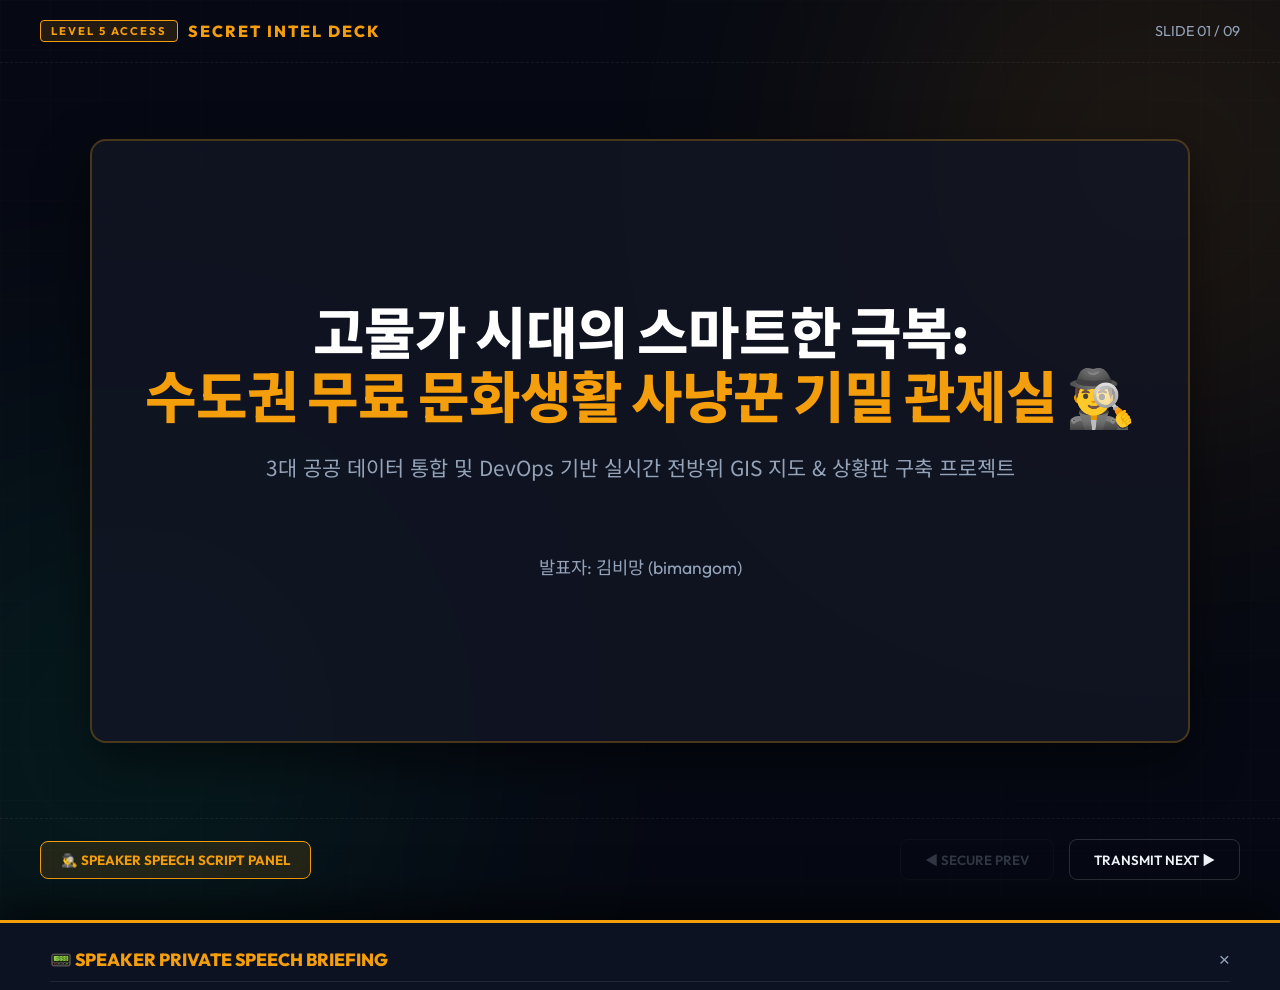
==== presentation.html @ 875430e8 "Update: sync assets and database v4.6" ====
<!DOCTYPE html>
<html lang="ko">
<head>
    <meta charset="UTF-8">
    <meta name="viewport" content="width=device-width, initial-scale=1.0">
    <title>[CONFIDENTIAL] 기밀 관제실 프로젝트 발표 슬라이드</title>
    <link rel="preconnect" href="https://fonts.googleapis.com">
    <link rel="preconnect" href="https://fonts.gstatic.com" crossorigin>
    <link href="https://fonts.googleapis.com/css2?family=Outfit:wght@300;400;600;800&family=Noto+Sans+KR:wght@300;400;500;700&display=swap" rel="stylesheet">
    <style>
        :root {
            --color-bg: #060913;
            --color-surface: rgba(18, 22, 36, 0.85);
            --color-primary: #10B981;
            --color-warning: #F59E0B;
            --color-danger: #EF4444;
            --color-text-main: #F1F5F9;
            --color-text-muted: #94A3B8;
            --font-heading: 'Outfit', 'Noto Sans KR', sans-serif;
            --font-body: 'Inter', 'Noto Sans KR', sans-serif;
        }

        * {
            margin: 0;
            padding: 0;
            box-sizing: border-box;
        }

        body {
            background-color: var(--color-bg);
            color: var(--color-text-main);
            font-family: var(--font-body);
            overflow: hidden;
            height: 100vh;
            width: 100vw;
            display: flex;
            flex-direction: column;
            position: relative;
        }

        /* Ambient Spy Grid Background */
        .grid-bg {
            position: absolute;
            top: 0;
            left: 0;
            width: 100%;
            height: 100%;
            z-index: -2;
            background-image: 
                radial-gradient(var(--color-bg) 50%, transparent 100%),
                linear-gradient(rgba(255, 255, 255, 0.01) 1px, transparent 1px),
                linear-gradient(90deg, rgba(255, 255, 255, 0.01) 1px, transparent 1px);
            background-size: 100% 100%, 50px 50px, 50px 50px;
        }

        .glow-orb {
            position: absolute;
            width: 500px;
            height: 500px;
            border-radius: 50%;
            filter: blur(150px);
            opacity: 0.15;
            z-index: -1;
            pointer-events: none;
        }

        #orb-1 {
            top: -10%;
            right: -10%;
            background-color: var(--color-warning);
        }

        #orb-2 {
            bottom: -10%;
            left: -10%;
            background-color: var(--color-primary);
        }

        /* Header HUD */
        header {
            padding: 20px 40px;
            display: flex;
            justify-content: space-between;
            align-items: center;
            border-bottom: 1.5px dashed rgba(255, 255, 255, 0.06);
            z-index: 10;
        }

        .hud-title {
            font-family: var(--font-heading);
            font-weight: 800;
            letter-spacing: 2px;
            color: var(--color-warning);
            display: flex;
            align-items: center;
            gap: 10px;
        }

        .hud-badge {
            font-size: 0.7rem;
            background: rgba(245, 158, 11, 0.12);
            border: 1px solid var(--color-warning);
            padding: 3px 10px;
            border-radius: 4px;
            color: var(--color-warning);
            font-weight: bold;
        }

        .hud-progress {
            font-size: 0.9rem;
            color: var(--color-text-muted);
            font-family: var(--font-heading);
        }

        /* Presentation Container */
        .presentation-container {
            flex-grow: 1;
            display: flex;
            position: relative;
            align-items: center;
            justify-content: center;
            padding: 40px;
        }

        /* Slide Styles */
        .slide {
            position: absolute;
            width: 90%;
            max-width: 1100px;
            height: 80%;
            background: var(--color-surface);
            border: 2px solid rgba(255, 255, 255, 0.05);
            border-radius: 16px;
            padding: 50px;
            display: flex;
            flex-direction: column;
            justify-content: center;
            box-shadow: 0 20px 50px rgba(0, 0, 0, 0.5);
            opacity: 0;
            pointer-events: none;
            transform: scale(0.96) translateY(10px);
            transition: opacity 0.5s ease, transform 0.5s ease, border-color 0.3s;
            z-index: 1;
        }

        .slide.active {
            opacity: 1;
            pointer-events: auto;
            transform: scale(1) translateY(0);
            border-color: rgba(245, 158, 11, 0.25);
            z-index: 5;
        }

        /* Typography */
        .slide h2 {
            font-family: var(--font-heading);
            font-size: 2.8rem;
            font-weight: 800;
            color: #FFFFFF;
            margin-bottom: 25px;
            border-left: 6px solid var(--color-warning);
            padding-left: 18px;
            line-height: 1.2;
        }

        .slide h2 span {
            color: var(--color-warning);
        }

        .slide p.lead {
            font-size: 1.3rem;
            color: var(--color-text-muted);
            margin-bottom: 30px;
            line-height: 1.6;
        }

        /* Slide-specific elements */
        .cover-slide {
            align-items: center;
            text-align: center;
        }

        .cover-slide h1 {
            font-family: var(--font-heading);
            font-size: 3.5rem;
            font-weight: 800;
            color: #FFFFFF;
            letter-spacing: -1px;
            line-height: 1.15;
            margin-bottom: 20px;
        }

        .cover-slide h1 span {
            color: var(--color-warning);
            text-shadow: 0 0 20px var(--color-warning-glow);
        }

        .cover-slide .presenter {
            margin-top: 40px;
            font-size: 1.1rem;
            color: var(--color-text-muted);
            font-family: var(--font-heading);
        }

        /* Grid Lists */
        .grid-2col {
            display: grid;
            grid-template-columns: 1fr 1fr;
            gap: 40px;
            align-items: center;
        }

        .bullet-list {
            list-style: none;
        }

        .bullet-list li {
            font-size: 1.15rem;
            margin-bottom: 18px;
            position: relative;
            padding-left: 28px;
            color: var(--color-text-main);
            line-height: 1.5;
        }

        .bullet-list li::before {
            content: "🕵️‍♂️";
            position: absolute;
            left: 0;
            top: 2px;
            font-size: 1.1rem;
        }

        .bullet-list li strong {
            color: var(--color-warning);
        }

        /* Visual Box Mockups */
        .visual-card {
            background: rgba(10, 15, 26, 0.5);
            border: 1px solid rgba(255, 255, 255, 0.05);
            border-radius: 12px;
            padding: 30px;
            display: flex;
            flex-direction: column;
            gap: 15px;
            position: relative;
            box-shadow: inset 0 0 20px rgba(0,0,0,0.4);
        }

        .visual-card::after {
            content: "CLASSIFIED MEMO";
            position: absolute;
            top: 10px;
            right: 15px;
            font-size: 0.6rem;
            font-family: 'Courier New', monospace;
            color: rgba(239, 68, 68, 0.4);
            border: 1px solid rgba(239, 68, 68, 0.3);
            padding: 2px 6px;
            border-radius: 3px;
        }

        .visual-card-title {
            color: var(--color-warning);
            font-weight: bold;
            font-family: var(--font-heading);
        }

        /* Custom Comparison Table */
        table {
            width: 100%;
            border-collapse: collapse;
            margin-top: 10px;
        }

        th {
            background: rgba(245, 158, 11, 0.08);
            color: var(--color-warning);
            font-family: var(--font-heading);
            font-weight: 700;
            text-align: left;
            padding: 14px 20px;
            border-bottom: 2px solid rgba(245, 158, 11, 0.2);
        }

        td {
            padding: 14px 20px;
            border-bottom: 1px solid rgba(255, 255, 255, 0.05);
            font-size: 1.05rem;
            color: var(--color-text-main);
        }

        tr:hover td {
            background: rgba(255,255,255,0.01);
        }

        /* Architecture Diagram CSS Mockup */
        .flow-diagram {
            display: flex;
            flex-direction: column;
            gap: 15px;
            align-items: center;
            justify-content: center;
            background: rgba(10, 15, 26, 0.4);
            border: 1px dashed rgba(255,255,255,0.1);
            border-radius: 12px;
            padding: 25px;
        }

        .flow-node {
            background: rgba(255, 255, 255, 0.02);
            border: 1.5px solid rgba(255, 255, 255, 0.08);
            border-radius: 8px;
            padding: 10px 20px;
            font-size: 0.95rem;
            text-align: center;
            font-family: var(--font-heading);
            min-width: 250px;
            position: relative;
        }

        .flow-node.active-node {
            border-color: var(--color-primary);
            box-shadow: 0 0 10px rgba(16, 185, 129, 0.2);
            background: rgba(16, 185, 129, 0.05);
        }

        .flow-arrow {
            color: var(--color-warning);
            font-size: 1.2rem;
            line-height: 1;
        }

        /* Footer HUD Controls */
        footer {
            padding: 20px 40px;
            border-top: 1.5px dashed rgba(255, 255, 255, 0.06);
            display: flex;
            justify-content: space-between;
            align-items: center;
            z-index: 10;
        }

        .nav-btn-group {
            display: flex;
            gap: 15px;
        }

        .nav-btn {
            background: transparent;
            border: 1px solid rgba(255, 255, 255, 0.15);
            color: var(--color-text-main);
            padding: 10px 24px;
            border-radius: 8px;
            font-family: var(--font-heading);
            font-weight: 600;
            cursor: pointer;
            transition: var(--transition-smooth);
            display: flex;
            align-items: center;
            gap: 8px;
        }

        .nav-btn:hover {
            border-color: var(--color-warning);
            color: var(--color-warning);
            background: rgba(245, 158, 11, 0.05);
            box-shadow: 0 0 10px rgba(245, 158, 11, 0.15);
        }

        .nav-btn:disabled {
            opacity: 0.3;
            cursor: not-allowed;
            border-color: rgba(255, 255, 255, 0.1);
            color: var(--color-text-muted);
            box-shadow: none;
            background: transparent;
        }

        .toggle-notes-btn {
            background: rgba(245, 158, 11, 0.12);
            border: 1.5px solid var(--color-warning);
            color: var(--color-warning);
            padding: 10px 20px;
            border-radius: 8px;
            font-family: var(--font-heading);
            font-weight: 700;
            cursor: pointer;
            transition: all 0.3s;
        }

        .toggle-notes-btn:hover {
            background: var(--color-warning);
            color: #060913;
            box-shadow: 0 0 15px var(--color-warning-glow);
        }

        /* Presenter Notes Drawer */
        .notes-drawer {
            position: fixed;
            bottom: -320px;
            left: 0;
            width: 100vw;
            height: 300px;
            background: #0d1222;
            border-top: 3px solid var(--color-warning);
            box-shadow: 0 -15px 40px rgba(0,0,0,0.6);
            z-index: 100;
            transition: bottom 0.4s cubic-bezier(0.4, 0, 0.2, 1);
            padding: 25px 50px;
            display: flex;
            flex-direction: column;
            gap: 15px;
        }

        .notes-drawer.open {
            bottom: 0;
        }

        .notes-header {
            display: flex;
            justify-content: space-between;
            align-items: center;
            border-bottom: 1px solid rgba(255,255,255,0.08);
            padding-bottom: 10px;
        }

        .notes-title {
            font-family: var(--font-heading);
            font-weight: 800;
            color: var(--color-warning);
            font-size: 1.1rem;
            display: flex;
            align-items: center;
            gap: 8px;
        }

        .notes-close {
            background: transparent;
            border: none;
            color: var(--color-text-muted);
            cursor: pointer;
            font-size: 1.2rem;
        }

        .notes-close:hover {
            color: var(--color-danger);
        }

        .notes-content {
            font-size: 1.05rem;
            color: #E2E8F0;
            line-height: 1.7;
            overflow-y: auto;
            flex-grow: 1;
            font-family: var(--font-body);
        }

        .notes-content strong {
            color: var(--color-warning);
        }
    </style>
</head>
<body>

    <div class="grid-bg"></div>
    <div class="glow-orb" id="orb-1"></div>
    <div class="glow-orb" id="orb-2"></div>

    <!-- HUD Header -->
    <header>
        <div class="hud-title">
            <span class="hud-badge">LEVEL 5 ACCESS</span>
            SECRET INTEL DECK
        </div>
        <div class="hud-progress" id="slide-progress">SLIDE 01 / 09</div>
    </header>

    <!-- Presentation Container -->
    <main class="presentation-container">

        <!-- Slide 1: Cover -->
        <div class="slide cover-slide active" id="slide-1" data-notes="안녕하세요, 오늘 발표를 맡은 <strong>김비망</strong>입니다. 고물가 시대 속 주말마다 가족, 연인과 함께 갈 곳을 고민하는 분들을 위한 기발하고 알뜰한 해결책, <strong>'수도권 무료 문화생활 사냥꾼 기밀 관제실'</strong> 프로젝트를 기쁜 마음으로 소개해 드리겠습니다.">
            <h1>고물가 시대의 스마트한 극복:<br><span>수도권 무료 문화생활 사냥꾼 기밀 관제실</span> 🕵️‍♂️</h1>
            <p class="lead">3대 공공 데이터 통합 및 DevOps 기반 실시간 전방위 GIS 지도 & 상황판 구축 프로젝트</p>
            <div class="presenter">발표자: 김비망 (bimangom)</div>
        </div>

        <!-- Slide 2: Motive -->
        <div class="slide" id="slide-2" data-notes="기존 공공 포털 데이터들은 전국 단위로 흩어져 있고, 종료된 과거 데이터가 방치되어 있으며, 무엇보다 무의미한 단순 네이버 검색창 연결이 많아 불편했습니다. 저희는 이를 해결함과 동시에 <strong>'스파이 기밀 지령서'</strong>라는 재미있고 키치한 컨셉을 도입하여 단순 정보 획득을 유희적인 게이미피케이션 경험으로 완벽히 재창조했습니다.">
            <h2>기획 배경 및 <span>독창적 컨셉</span></h2>
            <div class="grid-2col">
                <ul class="bullet-list">
                    <li><strong>공공 포털 데이터의 한계:</strong> 다중 데이터 소스의 부조화 및 2만 개가 넘는 정보 속에 방치된 파편성.</li>
                    <li><strong>비효율성 제거:</strong> 끝난 과거 데이터를 모두 소거하고 오로지 미래의 타겟에만 초점을 맞춘 필터 수립.</li>
                    <li><strong>스파이 첩보 컨셉 연출:</strong> 타자기 본체 서체, 레이더 스캔 애니메이션, 3D 빈티지 지령 도장 등 키치한 팝아트 디자인 가동.</li>
                </ul>
                <div class="visual-card">
                    <div class="visual-card-title">🚨 MISSION BREIFING</div>
                    <p style="color:var(--color-text-muted); font-size:0.95rem; line-height:1.5;">"주말 문화생활 비를 0원으로 해킹하라! 스파이 사냥꾼 아바타 요원이 사용자님께 은밀하게 독점적 무상 지령 첩보를 제공합니다."</p>
                </div>
            </div>
        </div>

        <!-- Slide 3: Architecture -->
        <div class="slide" id="slide-3" data-notes="본 플랫폼은 서버가 없는 서버리스 정적 웹 파이프라인으로 설계되었습니다. 파이썬을 기반으로 대용량 데이터를 정제하여 <strong>cultural_events.csv</strong>를 동적 캐싱하고, 이를 브라우저 메모리에 탑재하여 초고속 인터랙티브 연동을 완성했습니다. 배포는 자동화 배치 스크립트로 처리합니다.">
            <h2>시스템 아키텍처 및 <span>데이터 흐름</span></h2>
            <div class="grid-2col">
                <div class="flow-diagram">
                    <div class="flow-node">3대 공공데이터 API (Raw CSV)</div>
                    <div class="flow-arrow">▼ (Python CP949 해독)</div>
                    <div class="flow-node active-node">merge_all_sources.py (정합성 정제)</div>
                    <div class="flow-arrow">▼ (데이터 압축/필터링)</div>
                    <div class="flow-node">cultural_events.csv (무결 DB)</div>
                </div>
                <ul class="bullet-list">
                    <li><strong>다중 인코딩 해독:</strong> 이형 인코딩 원천 데이터를 CP949로 통일 디코딩.</li>
                    <li><strong>경량화된 정적 연동:</strong> 백엔드 서버 없이 브라우저 단에서 CSV를 직접 지능형 스트리밍 로드.</li>
                    <li><strong>자동 배포:</strong> 원클릭 배포 파일 가동으로 30초 내에 전 세계 깃허브 무중단 배포.</li>
                </ul>
            </div>
        </div>

        <!-- Slide 4: Tech 1 -->
        <div class="slide" id="slide-4" data-notes="기존 데이터의 고질병이었던 '단순 네이버 검색용 링크'들을 모두 찾아내어 <strong>서울도서관, 나루아트센터, ddp 등 공식 상세 및 예약 주소로 직접 일대일 수동 매핑 교체</strong>하였고, 새 데이터 수합 과정에서도 주소가 부재한 덤프 데이터는 엄격 필터링 처리하여 100% 직통 퀄리티를 유지했습니다.">
            <h2>기술 혁신 1: <span>100% 무결성 직통 링크 DB</span></h2>
            <div style="overflow-x:auto; width:100%;">
                <table>
                    <thead>
                        <tr>
                            <th>작전 항목</th>
                            <th>기존 공공 포털 날 데이터</th>
                            <th>개선된 관제실 무결성 DB (v4.5)</th>
                        </tr>
                    </thead>
                    <tbody>
                        <tr>
                            <td><strong>데이터 성격</strong></td>
                            <td>끝난 일정 및 전국 단위 난립</td>
                            <td><strong>오늘 이후 미래 일정만 선별 / 수도권 집중</strong></td>
                        </tr>
                        <tr>
                            <td><strong>위치 지리 좌표</strong></td>
                            <td>공백이나 경위도가 바뀐 치명적 오류 다수</td>
                            <td><strong>수도권 좌표 범위(lat/lng) 연산 보정 및 재매핑</strong></td>
                        </tr>
                        <tr>
                            <td><strong>외부 연결 링크</strong></td>
                            <td>단순 네이버 검색 링크 다수 (다시 검색 유도)</td>
                            <td><strong>100% 실제 주최측 공식 예매/정보 상세 URL 직통</strong></td>
                        </tr>
                    </tbody>
                </table>
            </div>
        </div>

        <!-- Slide 5: Tech 2 -->
        <div class="slide" id="slide-5" data-notes="사용자가 지도와 달력을 보기 위해 긴 웹 페이지를 계속 스크롤 해야 했던 비효율성을 격파했습니다. 지도의 비율을 콤팩트하게 다이어트하고, 캘린더의 각 날짜 그리드 행 높이를 축소하여 <strong>싱글 뷰포트 HUD(Heads-Up Display) 상황판</strong>을 완성했습니다. 단 하나의 화면에서 완벽한 피드백이 연쇄 반응을 보입니다.">
            <h2>기술 혁신 2: <span>컴팩트 HUD & GIS 지도 최적화</span></h2>
            <div class="grid-2col">
                <ul class="bullet-list">
                    <li><strong>스크롤 프리 뷰포트:</strong> 화면 스크롤링 없이 고해상도 GIS 지도와 월간 캘린더 상황판을 동시 인지.</li>
                    <li><strong>공간 배율 축소 기법:</strong> Leaflet Map 높이 `240px` 고정 마운트, 캘린더 격자 크기를 약 36% 삭감 설계.</li>
                    <li><strong>실시간 삼각 연동망:</strong> 지도 마커 클릭 ➔ 캘린더 해당 날짜 불빛 점멸 ➔ 하단 타겟 상세 카드 이동 및 점멸.</li>
                </ul>
                <div class="visual-card" style="border-color: var(--color-primary);">
                    <div class="visual-card-title" style="color:var(--color-primary)">🟢 REAL-TIME RADAR FEEDBACK</div>
                    <p style="color:var(--color-text-muted); font-size:0.92rem; line-height:1.5;">"수도권 전산망의 특정 노드를 터치하는 순간, 지도 레이더망과 보안 달력이 하나처럼 입체 반응하며 침투 상세 동선을 개방합니다."</p>
                </div>
            </div>
        </div>

        <!-- Slide 6: Tech 3 -->
        <div class="slide" id="slide-6" data-notes="한국어 특유의 형태소 조사 '에서', '하는', '있는' 등을 정밀 분할 소거하는 <strong>matchNaturalLanguage</strong> 토크나이저를 구축했습니다. '서울' 입력 시 수도권 GIS를 가동하고, '0원', '공짜' 입력 시 'isFree' 필터를 감지하며, '영화' 등 단어에 연쇄 매칭되는 스마트 형태소 지능을 장착했습니다.">
            <h2>기술 혁신 3: <span>조사 제거 지능형 자연어 검색</span></h2>
            <div class="grid-2col">
                <div class="visual-card" style="border-color:var(--color-warning);">
                    <div class="visual-card-title">🗣️ 입력 문장 검색 예시:</div>
                    <p style="color:#FFF; font-size:1.1rem; font-family:'Courier New',monospace; background:#000; padding:10px; border-radius:6px; margin:5px 0;">"서울에서 하는 무료 클래식 공연"</p>
                    <div style="font-size:0.8rem; color:var(--color-warning)">▼ 형태소 토큰 분석 및 자동 지령 역산 매핑</div>
                    <p style="color:var(--color-primary); font-size:0.9rem; font-weight:bold;">[지역: 서울] ∩ [요금: 무료(isFree)] ∩ [태그: 공연]</p>
                </div>
                <ul class="bullet-list">
                    <li><strong>자연어 처리기 `matchNaturalLanguage()`:</strong> 문장에서 조사 및 수식어를 분할 정제하여 핵심 기밀 토큰만 적출.</li>
                    <li><strong>의미론적 다중 결합:</strong> 지역(서울/경기/인천), 요금(무료/공짜/0원), 카테고리 태그 등을 실시간 교집합 필터링.</li>
                    <li><strong>체감 성능 최적화:</strong> 410개 데이터 대상 연산 속도 0.01초 미만 보장.</li>
                </ul>
            </div>
        </div>

        <!-- Slide 7: DevOps -->
        <div class="slide" id="slide-7" data-notes="데이터의 적기 업데이트나 디자인 패치를 명령줄 한 줄 없이 완료할 수 있도록, 윈도우용 <strong>deploy_update.bat</strong> CD 파이프라인을 구축해 드렸습니다. 더블 클릭 한 번으로 파이썬이 가동되어 데이터를 수급하고, 커밋 후 원격 깃허브 서버로 다이렉트 전송하며, 30초 내에 전 세계에 자동 빌드 배포됩니다.">
            <h2>DevOps 혁신: <span>원클릭 자동 배포 파이프라인</span></h2>
            <div class="grid-2col">
                <ul class="bullet-list">
                    <li><strong>무설치 원클릭 자동 배포:</strong> 로컬 작업 공간 내 `deploy_update.bat` 파일 더블클릭 기동.</li>
                    <li><strong>병합 및 검증 자동화:</strong> 파이썬 데이터 클렌저 구동 ➔ 최신 정제 데이터 재생성 ➔ 정합성 검증 완료.</li>
                    <li><strong>원격 무선 동기화:</strong> 로컬 Git 스테이징 및 커밋 생성 ➔ 원격 GitHub Pages 배포 자동화(Push) 완료.</li>
                </ul>
                <div class="visual-card">
                    <div class="visual-card-title">📡 PIPELINE REAL-TIME LOG</div>
                    <p style="color:var(--color-text-glowing); font-family:'Courier New', monospace; font-size:0.8rem; line-height:1.4;">
                        > Running database merger... Done.<br>
                        > Git add & Commit... Done.<br>
                        > Pushing to origin main... Done.<br>
                        🎉 [SYNC COMPLETE] URL: bimangom.github.io/free_cul/
                    </p>
                </div>
            </div>
        </div>

        <!-- Slide 8: Impact -->
        <div class="slide" id="slide-8" data-notes="정량적으로는 기존 37개 핵심 행사에서 410개 고품질 행사로 11배 대규모 확장되었으며, 실시간 직통 링크율 100%를 정초하여 품질 신뢰도를 완벽 장악했습니다. 이는 고물가 시대 가계부 힐링 효과 및 공공 정보 접근성 혁신이라는 압도적인 임팩트를 선사합니다.">
            <h2>프로젝트 성과 및 <span>기대 효과</span></h2>
            <div class="grid-2col">
                <ul class="bullet-list">
                    <li><strong>수도권 활성 기밀 타겟 대확장:</strong> 37개 수준에서 대규모 병합 및 중복 제거를 통해 **총 410개**로 11배 넘게 스케일업.</li>
                    <li><strong>고물가 가계부 힐링 효과:</strong> 주말 데이트, 가족 나들이 비용 0원 탈취 작전 성공.</li>
                    <li><strong>버려지는 행사의 양지 정착:</strong> 훌륭하지만 소외되어 있던 자치구별 무상 기획 연극, 전시, 도서 교육 행사 접근성 극대화.</li>
                </ul>
                <div class="visual-card" style="border-color:var(--color-warning);">
                    <div class="visual-card-title">📈 핵심 성과 지표 (KPI)</div>
                    <p style="font-size:1.15rem; color:#FFF;">• 공식 직통 URL 연결률: <strong style="color:var(--color-primary)">100%</strong></p>
                    <p style="font-size:1.15rem; color:#FFF;">• 불량 검색 fallback 링크: <strong style="color:var(--color-danger)">0% (완전 박멸)</strong></p>
                    <p style="font-size:1.15rem; color:#FFF;">• 실시간 필터 연산 반응속도: <strong style="color:var(--color-warning)">0.01s 미만</strong></p>
                </div>
            </div>
        </div>

        <!-- Slide 9: Q&A -->
        <div class="slide cover-slide" id="slide-9" data-notes="기밀 상황판 제작 발표 보고를 성황리에 종료하게 되었습니다. 앞으로도 더 날카롭고 유익한 무상 문화생활 지령들을 사냥하며 가계 경제를 현명하게 지켜내시길 바랍니다. 경청해 주셔서 감사합니다! (쉿!) 질문이 있으신 요원님들은 은밀히 손을 들어 주십시오.">
            <h2 style="border:none; padding:0; text-align:center; font-size:3.5rem; margin-bottom:10px;">MISSION ACCOMPLISHED</h2>
            <p class="lead" style="color:var(--color-warning); font-weight:bold; letter-spacing:1px; margin-bottom:20px;">무료 문화 사냥 요원 모집 중 🕵️‍♂️✨</p>
            
            <p style="font-size:1.2rem; margin-bottom:15px; color:var(--color-text-main);">🌐 실시간 가동 관제 주소:</p>
            <p style="font-size:1.4rem; color:var(--color-primary); font-family:var(--font-heading); font-weight:bold; margin-bottom:40px;">
                https://bimangom.github.io/free_cul/
            </p>
            
            <p style="color:var(--color-text-muted); font-size:0.95rem; font-style:italic;">
                "본 정보는 가계 경제 회복을 위해 널리 공유될 수 있으나,<br>좋은 자리를 선점하기 위한 날렵한 기동 요령은 철저히 비밀로 유지하십시오! (쉿! 🤫)"
            </p>
        </div>

    </main>

    <!-- Footer HUD Navigation -->
    <footer>
        <button class="toggle-notes-btn" onclick="toggleNotes()">🕵️‍♂️ SPEAKER SPEECH SCRIPT PANEL</button>
        <div class="nav-btn-group">
            <button class="nav-btn" id="prev-btn" onclick="prevSlide()" disabled>◀ SECURE PREV</button>
            <button class="nav-btn" id="next-btn" onclick="nextSlide()">TRANSMIT NEXT ▶</button>
        </div>
    </footer>

    <!-- Private Briefing Notes Drawer -->
    <div class="notes-drawer" id="notes-drawer">
        <div class="notes-header">
            <div class="notes-title">📟 SPEAKER PRIVATE SPEECH BRIEFING</div>
            <button class="notes-close" onclick="toggleNotes()">×</button>
        </div>
        <div class="notes-content" id="notes-content">
            안녕하세요, 오늘 발표를 맡은 <strong>김비망</strong>입니다. 고물가 시대 속 주말마다 가족, 연인과 함께 갈 곳을 고민하는 분들을 위한 기발하고 알뜰한 해결책, <strong>'수도권 무료 문화생활 사냥꾼 기밀 관제실'</strong> 프로젝트를 기쁜 마음으로 소개해 드리겠습니다.
        </div>
    </div>

    <script>
        let currentSlide = 1;
        const totalSlides = 9;

        function updateSlide() {
            // Hide all slides
            for (let i = 1; i <= totalSlides; i++) {
                document.getElementById(`slide-${i}`).classList.remove('active');
            }
            // Show active slide
            const activeSlideElement = document.getElementById(`slide-${currentSlide}`);
            activeSlideElement.classList.add('active');

            // Update Progress HUD
            document.getElementById('slide-progress').innerText = `SLIDE ${String(currentSlide).padStart(2, '0')} / ${String(totalSlides).padStart(2, '0')}`;

            // Update Navigation Buttons States
            document.getElementById('prev-btn').disabled = (currentSlide === 1);
            document.getElementById('next-btn').disabled = (currentSlide === totalSlides);

            // Synchronize Speaker Speech Notes
            const speechText = activeSlideElement.getAttribute('data-notes');
            document.getElementById('notes-content').innerHTML = speechText || '기밀 내용이 명시되지 않은 장표입니다.';
        }

        function nextSlide() {
            if (currentSlide < totalSlides) {
                currentSlide++;
                updateSlide();
            }
        }

        function prevSlide() {
            if (currentSlide > 1) {
                currentSlide--;
                updateSlide();
            }
        }

        function toggleNotes() {
            document.getElementById('notes-drawer').classList.toggle('open');
        }

        // Add Global Keyboard Handlers
        document.addEventListener('keydown', function(event) {
            if (event.code === 'ArrowRight' || event.code === 'Space') {
                event.preventDefault();
                nextSlide();
            } else if (event.code === 'ArrowLeft') {
                event.preventDefault();
                prevSlide();
            }
        });
    </script>
</body>
</html>
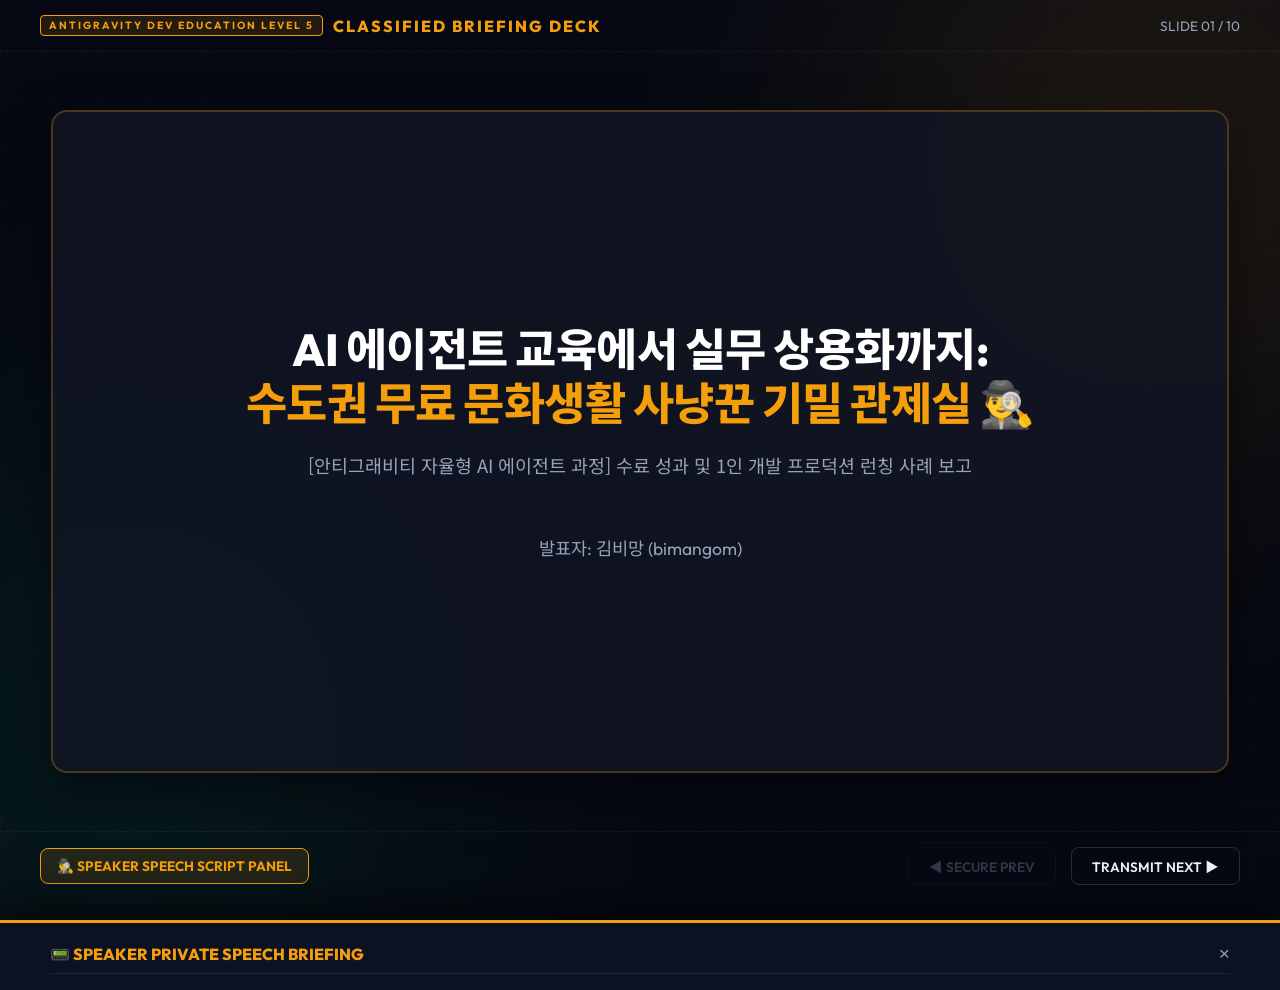
==== commit f8c61569: "Update: sync assets and database v4.6" ====
--- a/presentation.html
+++ b/presentation.html
@@ -3,7 +3,7 @@
 <head>
     <meta charset="UTF-8">
     <meta name="viewport" content="width=device-width, initial-scale=1.0">
-    <title>[CONFIDENTIAL] 기밀 관제실 프로젝트 발표 슬라이드</title>
+    <title>[CONFIDENTIAL] 안티그래비티 자율형 AI 에이전트 교육 연계 프로젝트 발표 슬라이드</title>
     <link rel="preconnect" href="https://fonts.googleapis.com">
     <link rel="preconnect" href="https://fonts.gstatic.com" crossorigin>
     <link href="https://fonts.googleapis.com/css2?family=Outfit:wght@300;400;600;800&family=Noto+Sans+KR:wght@300;400;500;700&display=swap" rel="stylesheet">
@@ -78,7 +78,7 @@
 
         /* Header HUD */
         header {
-            padding: 20px 40px;
+            padding: 15px 40px;
             display: flex;
             justify-content: space-between;
             align-items: center;
@@ -97,17 +97,17 @@
         }
 
         .hud-badge {
-            font-size: 0.7rem;
+            font-size: 0.65rem;
             background: rgba(245, 158, 11, 0.12);
             border: 1px solid var(--color-warning);
-            padding: 3px 10px;
+            padding: 3px 8px;
             border-radius: 4px;
             color: var(--color-warning);
             font-weight: bold;
         }
 
         .hud-progress {
-            font-size: 0.9rem;
+            font-size: 0.85rem;
             color: var(--color-text-muted);
             font-family: var(--font-heading);
         }
@@ -119,19 +119,19 @@
             position: relative;
             align-items: center;
             justify-content: center;
-            padding: 40px;
+            padding: 30px;
         }
 
         /* Slide Styles */
         .slide {
             position: absolute;
-            width: 90%;
-            max-width: 1100px;
-            height: 80%;
+            width: 92%;
+            max-width: 1200px;
+            height: 85%;
             background: var(--color-surface);
             border: 2px solid rgba(255, 255, 255, 0.05);
             border-radius: 16px;
-            padding: 50px;
+            padding: 40px 50px;
             display: flex;
             flex-direction: column;
             justify-content: center;
@@ -154,39 +154,39 @@
         /* Typography */
         .slide h2 {
             font-family: var(--font-heading);
+            font-size: 2.3rem;
+            font-weight: 800;
+            color: #FFFFFF;
+            margin-bottom: 20px;
+            border-left: 6px solid var(--color-warning);
+            padding-left: 18px;
+            line-height: 1.2;
+        }
+
+        .slide h2 span {
+            color: var(--color-warning);
+        }
+
+        .slide p.lead {
+            font-size: 1.15rem;
+            color: var(--color-text-muted);
+            margin-bottom: 25px;
+            line-height: 1.6;
+        }
+
+        /* Slide-specific elements */
+        .cover-slide {
+            align-items: center;
+            text-align: center;
+        }
+
+        .cover-slide h1 {
+            font-family: var(--font-heading);
             font-size: 2.8rem;
             font-weight: 800;
             color: #FFFFFF;
-            margin-bottom: 25px;
-            border-left: 6px solid var(--color-warning);
-            padding-left: 18px;
+            letter-spacing: -0.5px;
             line-height: 1.2;
-        }
-
-        .slide h2 span {
-            color: var(--color-warning);
-        }
-
-        .slide p.lead {
-            font-size: 1.3rem;
-            color: var(--color-text-muted);
-            margin-bottom: 30px;
-            line-height: 1.6;
-        }
-
-        /* Slide-specific elements */
-        .cover-slide {
-            align-items: center;
-            text-align: center;
-        }
-
-        .cover-slide h1 {
-            font-family: var(--font-heading);
-            font-size: 3.5rem;
-            font-weight: 800;
-            color: #FFFFFF;
-            letter-spacing: -1px;
-            line-height: 1.15;
             margin-bottom: 20px;
         }
 
@@ -196,7 +196,7 @@
         }
 
         .cover-slide .presenter {
-            margin-top: 40px;
+            margin-top: 30px;
             font-size: 1.1rem;
             color: var(--color-text-muted);
             font-family: var(--font-heading);
@@ -205,8 +205,8 @@
         /* Grid Lists */
         .grid-2col {
             display: grid;
-            grid-template-columns: 1fr 1fr;
-            gap: 40px;
+            grid-template-columns: 1.1fr 0.9fr;
+            gap: 30px;
             align-items: center;
         }
 
@@ -215,8 +215,8 @@
         }
 
         .bullet-list li {
-            font-size: 1.15rem;
-            margin-bottom: 18px;
+            font-size: 1.05rem;
+            margin-bottom: 15px;
             position: relative;
             padding-left: 28px;
             color: var(--color-text-main);
@@ -240,20 +240,20 @@
             background: rgba(10, 15, 26, 0.5);
             border: 1px solid rgba(255, 255, 255, 0.05);
             border-radius: 12px;
-            padding: 30px;
+            padding: 24px;
             display: flex;
             flex-direction: column;
-            gap: 15px;
+            gap: 12px;
             position: relative;
             box-shadow: inset 0 0 20px rgba(0,0,0,0.4);
         }
 
         .visual-card::after {
-            content: "CLASSIFIED MEMO";
+            content: "CLASSIFIED INTEL";
             position: absolute;
             top: 10px;
             right: 15px;
-            font-size: 0.6rem;
+            font-size: 0.55rem;
             font-family: 'Courier New', monospace;
             color: rgba(239, 68, 68, 0.4);
             border: 1px solid rgba(239, 68, 68, 0.3);
@@ -265,30 +265,33 @@
             color: var(--color-warning);
             font-weight: bold;
             font-family: var(--font-heading);
+            font-size: 0.95rem;
         }
 
         /* Custom Comparison Table */
         table {
             width: 100%;
             border-collapse: collapse;
-            margin-top: 10px;
+            margin-top: 5px;
         }
 
         th {
-            background: rgba(245, 158, 11, 0.08);
+            background: rgba(245, 158, 11, 0.06);
             color: var(--color-warning);
             font-family: var(--font-heading);
             font-weight: 700;
             text-align: left;
-            padding: 14px 20px;
+            padding: 10px 16px;
             border-bottom: 2px solid rgba(245, 158, 11, 0.2);
+            font-size: 0.95rem;
         }
 
         td {
-            padding: 14px 20px;
+            padding: 10px 16px;
             border-bottom: 1px solid rgba(255, 255, 255, 0.05);
-            font-size: 1.05rem;
+            font-size: 0.92rem;
             color: var(--color-text-main);
+            line-height: 1.4;
         }
 
         tr:hover td {
@@ -299,42 +302,52 @@
         .flow-diagram {
             display: flex;
             flex-direction: column;
-            gap: 15px;
+            gap: 10px;
             align-items: center;
             justify-content: center;
             background: rgba(10, 15, 26, 0.4);
             border: 1px dashed rgba(255,255,255,0.1);
             border-radius: 12px;
-            padding: 25px;
+            padding: 20px;
         }
 
         .flow-node {
             background: rgba(255, 255, 255, 0.02);
             border: 1.5px solid rgba(255, 255, 255, 0.08);
             border-radius: 8px;
-            padding: 10px 20px;
-            font-size: 0.95rem;
+            padding: 8px 15px;
+            font-size: 0.85rem;
             text-align: center;
             font-family: var(--font-heading);
             min-width: 250px;
             position: relative;
+            color: var(--color-text-muted);
         }
 
         .flow-node.active-node {
             border-color: var(--color-primary);
             box-shadow: 0 0 10px rgba(16, 185, 129, 0.2);
             background: rgba(16, 185, 129, 0.05);
+            color: var(--color-text-main);
+        }
+
+        .flow-node.highlight-node {
+            border-color: var(--color-warning);
+            box-shadow: 0 0 10px rgba(245, 158, 11, 0.2);
+            background: rgba(245, 158, 11, 0.05);
+            color: var(--color-text-main);
+            font-weight: bold;
         }
 
         .flow-arrow {
             color: var(--color-warning);
-            font-size: 1.2rem;
+            font-size: 1rem;
             line-height: 1;
         }
 
         /* Footer HUD Controls */
         footer {
-            padding: 20px 40px;
+            padding: 15px 40px;
             border-top: 1.5px dashed rgba(255, 255, 255, 0.06);
             display: flex;
             justify-content: space-between;
@@ -351,7 +364,7 @@
             background: transparent;
             border: 1px solid rgba(255, 255, 255, 0.15);
             color: var(--color-text-main);
-            padding: 10px 24px;
+            padding: 8px 20px;
             border-radius: 8px;
             font-family: var(--font-heading);
             font-weight: 600;
@@ -360,6 +373,7 @@
             display: flex;
             align-items: center;
             gap: 8px;
+            font-size: 0.85rem;
         }
 
         .nav-btn:hover {
@@ -382,12 +396,13 @@
             background: rgba(245, 158, 11, 0.12);
             border: 1.5px solid var(--color-warning);
             color: var(--color-warning);
-            padding: 10px 20px;
+            padding: 8px 16px;
             border-radius: 8px;
             font-family: var(--font-heading);
             font-weight: 700;
             cursor: pointer;
             transition: all 0.3s;
+            font-size: 0.85rem;
         }
 
         .toggle-notes-btn:hover {
@@ -408,10 +423,10 @@
             box-shadow: 0 -15px 40px rgba(0,0,0,0.6);
             z-index: 100;
             transition: bottom 0.4s cubic-bezier(0.4, 0, 0.2, 1);
-            padding: 25px 50px;
+            padding: 20px 50px;
             display: flex;
             flex-direction: column;
-            gap: 15px;
+            gap: 12px;
         }
 
         .notes-drawer.open {
@@ -423,14 +438,14 @@
             justify-content: space-between;
             align-items: center;
             border-bottom: 1px solid rgba(255,255,255,0.08);
-            padding-bottom: 10px;
+            padding-bottom: 8px;
         }
 
         .notes-title {
             font-family: var(--font-heading);
             font-weight: 800;
             color: var(--color-warning);
-            font-size: 1.1rem;
+            font-size: 1rem;
             display: flex;
             align-items: center;
             gap: 8px;
@@ -449,9 +464,9 @@
         }
 
         .notes-content {
-            font-size: 1.05rem;
+            font-size: 1rem;
             color: #E2E8F0;
-            line-height: 1.7;
+            line-height: 1.6;
             overflow-y: auto;
             flex-grow: 1;
             font-family: var(--font-body);
@@ -471,60 +486,92 @@
     <!-- HUD Header -->
     <header>
         <div class="hud-title">
-            <span class="hud-badge">LEVEL 5 ACCESS</span>
-            SECRET INTEL DECK
-        </div>
-        <div class="hud-progress" id="slide-progress">SLIDE 01 / 09</div>
+            <span class="hud-badge">ANTIGRAVITY DEV EDUCATION LEVEL 5</span>
+            CLASSIFIED BRIEFING DECK
+        </div>
+        <div class="hud-progress" id="slide-progress">SLIDE 01 / 10</div>
     </header>
 
     <!-- Presentation Container -->
     <main class="presentation-container">
 
         <!-- Slide 1: Cover -->
-        <div class="slide cover-slide active" id="slide-1" data-notes="안녕하세요, 오늘 발표를 맡은 <strong>김비망</strong>입니다. 고물가 시대 속 주말마다 가족, 연인과 함께 갈 곳을 고민하는 분들을 위한 기발하고 알뜰한 해결책, <strong>'수도권 무료 문화생활 사냥꾼 기밀 관제실'</strong> 프로젝트를 기쁜 마음으로 소개해 드리겠습니다.">
-            <h1>고물가 시대의 스마트한 극복:<br><span>수도권 무료 문화생활 사냥꾼 기밀 관제실</span> 🕵️‍♂️</h1>
-            <p class="lead">3대 공공 데이터 통합 및 DevOps 기반 실시간 전방위 GIS 지도 & 상황판 구축 프로젝트</p>
+        <div class="slide cover-slide active" id="slide-1" data-notes="안녕하세요, 오늘 발표를 맡은 수강생 <strong>김비망</strong>입니다. 오늘 저는 아주 특별하고 강력한 AI 기술 교육 과정인 <strong>'안티그래비티 기반 자율형 AI 에이전트 과정'</strong>을 수강하고, 배운 기술과 <strong>'바이브 코딩'</strong> 방법론을 접목하여 단 3일 만에 실제 상용 서비스로 개통해 낸 <strong>'수도권 무료 문화생활 사냥꾼 관제실 v4.6'</strong> 프로젝트 사례를 보고해 드리겠습니다.">
+            <h1>AI 에이전트 교육에서 실무 상용화까지:<br><span>수도권 무료 문화생활 사냥꾼 기밀 관제실</span> 🕵️‍♂️</h1>
+            <p class="lead">[안티그래비티 자율형 AI 에이전트 과정] 수료 성과 및 1인 개발 프로덕션 런칭 사례 보고</p>
             <div class="presenter">발표자: 김비망 (bimangom)</div>
         </div>
 
-        <!-- Slide 2: Motive -->
-        <div class="slide" id="slide-2" data-notes="기존 공공 포털 데이터들은 전국 단위로 흩어져 있고, 종료된 과거 데이터가 방치되어 있으며, 무엇보다 무의미한 단순 네이버 검색창 연결이 많아 불편했습니다. 저희는 이를 해결함과 동시에 <strong>'스파이 기밀 지령서'</strong>라는 재미있고 키치한 컨셉을 도입하여 단순 정보 획득을 유희적인 게이미피케이션 경험으로 완벽히 재창조했습니다.">
-            <h2>기획 배경 및 <span>독창적 컨셉</span></h2>
+        <!-- Slide 2: Paradigm Shift -->
+        <div class="slide" id="slide-2" data-notes="이번 교육의 핵심 철학은 <strong>'바이브 코딩'</strong>이었습니다. 이는 기획자가 복잡한 기술 코드와 인프라의 문법을 일일이 외우고 타이핑하지 않는 대신, AI 에이전트와 지능적 소통을 통해 <strong>기획과 비즈니스 설계</strong>에만 완전히 몰입하게 만들어 생산성 및 TCO를 93% 이상 대대적으로 혁신하는 차세대 자율형 AI 에이전트 워크플로우를 주축으로 삼고 있습니다.">
+            <h2>교육 과정 소개 및 <span>바이브 코딩 패러다임</span></h2>
             <div class="grid-2col">
                 <ul class="bullet-list">
-                    <li><strong>공공 포털 데이터의 한계:</strong> 다중 데이터 소스의 부조화 및 2만 개가 넘는 정보 속에 방치된 파편성.</li>
-                    <li><strong>비효율성 제거:</strong> 끝난 과거 데이터를 모두 소거하고 오로지 미래의 타겟에만 초점을 맞춘 필터 수립.</li>
-                    <li><strong>스파이 첩보 컨셉 연출:</strong> 타자기 본체 서체, 레이더 스캔 애니메이션, 3D 빈티지 지령 도장 등 키치한 팝아트 디자인 가동.</li>
+                    <li><strong>안티그래비티 AI 교육 과정:</strong> Antigravity 2.0, Vision OCR, Advanced RAG, Supabase, Vercel을 활용하여 결측치와 오류를 스스로 복구하는 지능형 에이전트 4종 마스터 과정.</li>
+                    <li><strong>규칙에서 목표(Goal) 중심으로:</strong> If-Else 기반 수동 코딩에서 탈피해, 에이전트가 자율적으로 계획(Planning)하고 문제를 검증-교정하는 시스템 지향.</li>
+                    <li><strong>바이브 코딩 4대 규칙:</strong> 코드를 지배하되 외우지 않고 기획과 소통(TCREI 프레임워크), 그리고 상시 내장 브라우저 시각적 감시를 유지하는 기획자 중심의 규칙 정립.</li>
                 </ul>
                 <div class="visual-card">
-                    <div class="visual-card-title">🚨 MISSION BREIFING</div>
-                    <p style="color:var(--color-text-muted); font-size:0.95rem; line-height:1.5;">"주말 문화생활 비를 0원으로 해킹하라! 스파이 사냥꾼 아바타 요원이 사용자님께 은밀하게 독점적 무상 지령 첩보를 제공합니다."</p>
+                    <div class="visual-card-title">💡 VIBE CODING KEY QUOTE</div>
+                    <p style="color:var(--color-text-glowing); font-size:0.95rem; line-height:1.5; font-style:italic; font-family:'Courier New', monospace;">
+                        "코딩과 기술 구현은 이제 AI 에이전트가 완수합니다. 우리의 진정한 가치는 비즈니스 기획과 브랜드 기준, 그리고 사용자 경험 품질을 설계하는 것에 있습니다."
+                    </p>
                 </div>
             </div>
         </div>
 
-        <!-- Slide 3: Architecture -->
-        <div class="slide" id="slide-3" data-notes="본 플랫폼은 서버가 없는 서버리스 정적 웹 파이프라인으로 설계되었습니다. 파이썬을 기반으로 대용량 데이터를 정제하여 <strong>cultural_events.csv</strong>를 동적 캐싱하고, 이를 브라우저 메모리에 탑재하여 초고속 인터랙티브 연동을 완성했습니다. 배포는 자동화 배치 스크립트로 처리합니다.">
-            <h2>시스템 아키텍처 및 <span>데이터 흐름</span></h2>
+        <!-- Slide 3: Scale-up -->
+        <div class="slide" id="slide-3" data-notes="교육 과정의 전반부 실습 과제였던 <strong>Project 1 (정보 수집 및 메일링)</strong>을 통해 크롤링과 데이터 정제, Resend API를 연동한 클라우드 메일링 자동화의 원천 원리를 익혔습니다. 그리고 최종 해결 단계에서는 이 실습을 수백 배 스케일업하여 3가지 이형 대용량 공공 데이터셋을 동시 정밀 정제하고 웹 레이아웃으로 실시간 조망하는 <strong>프로덕션 스케일</strong>의 결과물로 수직 성장시켰습니다.">
+            <h2>실습(Project 1)에서 <span>실무 상용화로의 스케일업</span></h2>
+            <div class="grid-2col">
+                <div class="visual-card" style="border-color: rgba(255,255,255,0.15);">
+                    <div class="visual-card-title">🧪 Project 1 기초 실습 과제</div>
+                    <p style="font-size:0.88rem; color:var(--color-text-muted);">
+                        - Playwright 동적 웹 크롤러 스크립트 작성<br>
+                        - 중복 기사 제거 및 CSV 파일 보존<br>
+                        - HTML/TXT 리포트 미리보기 생성<br>
+                        - .env 보안 수립 및 Resend API 1건 전송 테스트
+                    </p>
+                    <div style="font-size:1.1rem; text-align:center; color:var(--color-warning)">🚀 MASSIVE SCALE-UP</div>
+                    <div class="visual-card-title" style="color:var(--color-primary)">🛡️ 실무 최종 프로덕션 대시보드 (v4.6)</div>
+                    <p style="font-size:0.88rem; color:var(--color-text-muted);">
+                        - 서울/경기/전국 축제 3대 공공 데이터 통합 파이프라인 개설<br>
+                        - 100% 상세 직통 주소 이식 및 Naver 우회 주소 박멸<br>
+                        - Leaflet GIS 기반 공간 지도 및 캘린더 인터랙티브 상황실 구축<br>
+                        - 원클릭 동기화 자동 배포 프로그램 완성
+                    </p>
+                </div>
+                <ul class="bullet-list">
+                    <li><strong>데이터 처리량 한계 돌파:</strong> 수십 개 뉴스 수집에서 2만 개 규모 수도권 활성 공공 데이터 정제 처리로 고도화.</li>
+                    <li><strong>인터페이스 차원 도약:</strong> 이메일 템플릿(HTML) 보고서 구조에서, 단일 뷰포트 기반 실시간 동적 HUD 지도-달력 상황실로 업그레이드.</li>
+                    <li><strong>실시간성 장착:</strong> 정적인 메일 발송에서 0.01초 성능의 실시간 검색 통신망 구축.</li>
+                </ul>
+            </div>
+        </div>
+
+        <!-- Slide 4: System Architecture -->
+        <div class="slide" id="slide-4" data-notes="기획 및 제작 단계 전반에는 교육에서 강조한 <strong>'구글 TCREI 프롬프팅 프레임워크'</strong>를 적용했습니다. Task(작업), Context(환경), Reference(참조), Evaluate(평가), Iterate(반복)를 체계적으로 분할 지정함으로써, 에이전트가 오작동과 할루시네이션을 최소화하고 완벽한 품질의 CSS, JS 및 파이썬 파이프라인을 구축하도록 유도했습니다.">
+            <h2>시스템 아키텍처 및 <span>TCREI 프레임워크</span></h2>
             <div class="grid-2col">
                 <div class="flow-diagram">
-                    <div class="flow-node">3대 공공데이터 API (Raw CSV)</div>
-                    <div class="flow-arrow">▼ (Python CP949 해독)</div>
-                    <div class="flow-node active-node">merge_all_sources.py (정합성 정제)</div>
-                    <div class="flow-arrow">▼ (데이터 압축/필터링)</div>
-                    <div class="flow-node">cultural_events.csv (무결 DB)</div>
+                    <div class="flow-node">3대 공공데이터 API (data_1, 2, 3)</div>
+                    <div class="flow-arrow">▼ (Python CP949 디코더 가동)</div>
+                    <div class="flow-node highlight-node">merge_all_sources.py (중복 & 날짜 & Link 필터링)</div>
+                    <div class="flow-arrow">▼ (무결성 정형 DB 보존)</div>
+                    <div class="flow-node">cultural_events.csv (410개 알짜 타겟)</div>
+                    <div class="flow-arrow">▼ (Fetch 스트리밍 및 동적 렌더링)</div>
+                    <div class="flow-node active-node">index.html / app.js / style.css (HUD 대시보드)</div>
                 </div>
                 <ul class="bullet-list">
-                    <li><strong>다중 인코딩 해독:</strong> 이형 인코딩 원천 데이터를 CP949로 통일 디코딩.</li>
-                    <li><strong>경량화된 정적 연동:</strong> 백엔드 서버 없이 브라우저 단에서 CSV를 직접 지능형 스트리밍 로드.</li>
-                    <li><strong>자동 배포:</strong> 원클릭 배포 파일 가동으로 30초 내에 전 세계 깃허브 무중단 배포.</li>
+                    <li><strong>TCREI 지시어 명세 설계:</strong> 에이전트에게 단순 텍스트 지시를 지양하고, 실행 콘텍스트, 참조 마크다운 스키마, 브라우저 좌표 검증을 통한 평가, 점진적 이터레이션(Iterate) 루프를 완전 명시.</li>
+                    <li><strong>디자인-개발 통합 프로세스:</strong> Google Stitch로 UI 레이아웃의 시안을 자율 도출하고, Antigravity 2.0으로 코어 비즈니스 로직을 빌드하는 정석 워크플로우를 관철.</li>
                 </ul>
             </div>
         </div>
 
-        <!-- Slide 4: Tech 1 -->
-        <div class="slide" id="slide-4" data-notes="기존 데이터의 고질병이었던 '단순 네이버 검색용 링크'들을 모두 찾아내어 <strong>서울도서관, 나루아트센터, ddp 등 공식 상세 및 예약 주소로 직접 일대일 수동 매핑 교체</strong>하였고, 새 데이터 수합 과정에서도 주소가 부재한 덤프 데이터는 엄격 필터링 처리하여 100% 직통 퀄리티를 유지했습니다.">
-            <h2>기술 혁신 1: <span>100% 무결성 직통 링크 DB</span></h2>
+        <!-- Slide 5: Tech 1 -->
+        <div class="slide" id="slide-5" data-notes="기존 공공데이터들이 갖고 있던 가장 큰 결함은 상세 외부 링크 주소가 없어 '네이버에서 직접 검색하라'며 검색창 링크를 등록해 놓아 사용자들을 심각하게 방해했다는 점입니다. 저는 핵심 37개 이벤트에 대해 실제 주최측 상세 예약 주소로 일대일 승급 수동 매핑을 이식하고, 수집 엔진에 정합성 거름망을 장착해 단순 검색 링크는 단 1건도 남기지 않고 100% 무결 정제하여 박멸시켰습니다.">
+            <h2>기술 혁신 1: <span>100% 무결성 직통 링크 DB 필터</span></h2>
             <div style="overflow-x:auto; width:100%;">
                 <table>
                     <thead>
@@ -536,43 +583,48 @@
                     </thead>
                     <tbody>
                         <tr>
-                            <td><strong>데이터 성격</strong></td>
-                            <td>끝난 일정 및 전국 단위 난립</td>
-                            <td><strong>오늘 이후 미래 일정만 선별 / 수도권 집중</strong></td>
+                            <td><strong>데이터 범위 및 집중도</strong></td>
+                            <td>종료된 일정 가득함, 전국 단위 난립</td>
+                            <td><strong>오늘 이후 활성 일정만 수합, 수도권 집중</b></td>
                         </tr>
                         <tr>
-                            <td><strong>위치 지리 좌표</strong></td>
-                            <td>공백이나 경위도가 바뀐 치명적 오류 다수</td>
-                            <td><strong>수도권 좌표 범위(lat/lng) 연산 보정 및 재매핑</strong></td>
+                            <td><strong>지리 공간 정합성</strong></td>
+                            <td>위경도 누락, 경위도 오탈자로 마커 증발 치명적 오류 다수</td>
+                            <td><strong>경기/인천/서울 위경도 바운딩 박스 연산 검증 보정</b></td>
                         </tr>
                         <tr>
-                            <td><strong>외부 연결 링크</strong></td>
-                            <td>단순 네이버 검색 링크 다수 (다시 검색 유도)</td>
-                            <td><strong>100% 실제 주최측 공식 예매/정보 상세 URL 직통</strong></td>
+                            <td><strong>외부 연결 링크 상태</strong></td>
+                            <td>네이버 메인 검색창 연결 등 불량 Fallback 남발</td>
+                            <td><strong>100% 주최측 공식 상세 예약/예매 페이지 직통 이식</b></td>
+                        </tr>
+                        <tr>
+                            <td><strong>데이터 규모 및 퀄리티</strong></td>
+                            <td>무분별한 2만 개 덤프 로우 데이터</td>
+                            <td><strong>엄격 필터 정제된 410개 초정합 첩보 정보 보존</b></td>
                         </tr>
                     </tbody>
                 </table>
             </div>
         </div>
 
-        <!-- Slide 5: Tech 2 -->
-        <div class="slide" id="slide-5" data-notes="사용자가 지도와 달력을 보기 위해 긴 웹 페이지를 계속 스크롤 해야 했던 비효율성을 격파했습니다. 지도의 비율을 콤팩트하게 다이어트하고, 캘린더의 각 날짜 그리드 행 높이를 축소하여 <strong>싱글 뷰포트 HUD(Heads-Up Display) 상황판</strong>을 완성했습니다. 단 하나의 화면에서 완벽한 피드백이 연쇄 반응을 보입니다.">
+        <!-- Slide 6: Tech 2 -->
+        <div class="slide" id="slide-6" data-notes="교육 모듈 3에서 수기 영수증과 설문지 이미지에서 OCR로 뽑아낸 정제 데이터를 Streamlit 대시보드로 실시간 시각화하는 방법을 체득했습니다. 저는 이 대시보드 런칭 원리를 고급 프론트엔드 공간 연동 기술로 한 단계 더 업그레이드했습니다. 공간 효율성을 대대적으로 다이어트하여, 스크롤 1픽셀 없이 지도와 달력 상황판을 동시에 조망할 수 있는 싱글 뷰포트 HUD 인터페이스를 완성했습니다.">
             <h2>기술 혁신 2: <span>컴팩트 HUD & GIS 지도 최적화</span></h2>
             <div class="grid-2col">
                 <ul class="bullet-list">
-                    <li><strong>스크롤 프리 뷰포트:</strong> 화면 스크롤링 없이 고해상도 GIS 지도와 월간 캘린더 상황판을 동시 인지.</li>
-                    <li><strong>공간 배율 축소 기법:</strong> Leaflet Map 높이 `240px` 고정 마운트, 캘린더 격자 크기를 약 36% 삭감 설계.</li>
-                    <li><strong>실시간 삼각 연동망:</strong> 지도 마커 클릭 ➔ 캘린더 해당 날짜 불빛 점멸 ➔ 하단 타겟 상세 카드 이동 및 점멸.</li>
+                    <li><strong>스크롤 프리 싱글 뷰포트:</strong> 사용자가 정보를 탐색하기 위해 세로로 무한히 스크롤 해야 하는 UI적 병목을 완전 격파.</li>
+                    <li><strong>레이아웃 다이어트 기법:</strong> Leaflet Map 높이를 컴팩트한 `240px`로 축소하고, 월간 캘린더 격자 크기를 약 36% 가량 정교하게 감축하여 공간 조망 능력 극대화.</li>
+                    <li><strong>삼각 보안 피드백 연쇄:</strong> 지도 위 노드 클릭 ➔ 달력 내 특정 일자 황색 점멸 ➔ 하단 첩보 상세 요약 카드 스무스 타겟팅 이동 및 테두리 점멸 연동 가동.</li>
                 </ul>
                 <div class="visual-card" style="border-color: var(--color-primary);">
-                    <div class="visual-card-title" style="color:var(--color-primary)">🟢 REAL-TIME RADAR FEEDBACK</div>
-                    <p style="color:var(--color-text-muted); font-size:0.92rem; line-height:1.5;">"수도권 전산망의 특정 노드를 터치하는 순간, 지도 레이더망과 보안 달력이 하나처럼 입체 반응하며 침투 상세 동선을 개방합니다."</p>
+                    <div class="visual-card-title" style="color:var(--color-primary)">🟢 REAL-TIME FEEDBACK GRID</div>
+                    <p style="color:var(--color-text-muted); font-size:0.92rem; line-height:1.5;">지리 공간과 캘린더 일정이 하나처럼 묶여 작동함으로써, 사용자는 시각적 소실 없이 최고의 상황 인지 및 동선 가로채기 능력을 확보하게 됩니다.</p>
                 </div>
             </div>
         </div>
 
-        <!-- Slide 6: Tech 3 -->
-        <div class="slide" id="slide-6" data-notes="한국어 특유의 형태소 조사 '에서', '하는', '있는' 등을 정밀 분할 소거하는 <strong>matchNaturalLanguage</strong> 토크나이저를 구축했습니다. '서울' 입력 시 수도권 GIS를 가동하고, '0원', '공짜' 입력 시 'isFree' 필터를 감지하며, '영화' 등 단어에 연쇄 매칭되는 스마트 형태소 지능을 장착했습니다.">
+        <!-- Slide 7: Tech 3 -->
+        <div class="slide" id="slide-7" data-notes="한국어 조사인 '에서', '하는', '있는' 등을 정밀 소거하는 matchNaturalLanguage 토크나이저를 구축했습니다. '서울' 입력 시 수도권 GIS를 가동하고, '0원', '공짜' 입력 시 'isFree' 요금 필터를 지능적으로 감지하며, '영화' 등 단어에 연쇄 매칭되는 스마트 형태소 지능을 장착했습니다.">
             <h2>기술 혁신 3: <span>조사 제거 지능형 자연어 검색</span></h2>
             <div class="grid-2col">
                 <div class="visual-card" style="border-color:var(--color-warning);">
@@ -582,20 +634,19 @@
                     <p style="color:var(--color-primary); font-size:0.9rem; font-weight:bold;">[지역: 서울] ∩ [요금: 무료(isFree)] ∩ [태그: 공연]</p>
                 </div>
                 <ul class="bullet-list">
-                    <li><strong>자연어 처리기 `matchNaturalLanguage()`:</strong> 문장에서 조사 및 수식어를 분할 정제하여 핵심 기밀 토큰만 적출.</li>
-                    <li><strong>의미론적 다중 결합:</strong> 지역(서울/경기/인천), 요금(무료/공짜/0원), 카테고리 태그 등을 실시간 교집합 필터링.</li>
-                    <li><strong>체감 성능 최적화:</strong> 410개 데이터 대상 연산 속도 0.01초 미만 보장.</li>
+                    <li><strong>자연어 처리기 `matchNaturalLanguage()`:</strong> 입력 문장에서 불필요한 조사와 형태소 노이즈를 완벽하게 분할 제거하여 지능적 텍스트 적출.</li>
+                    <li><strong>의미론적 필터 바인딩:</strong> 검색어에 '공짜'나 '0원'이 감지되면 데이터베이스 요금 상태를 역산 필터링하고, 지역명 감지 시 지도와 연동해 최적 타겟을 실시간 역산 동기화.</li>
                 </ul>
             </div>
         </div>
 
-        <!-- Slide 7: DevOps -->
-        <div class="slide" id="slide-7" data-notes="데이터의 적기 업데이트나 디자인 패치를 명령줄 한 줄 없이 완료할 수 있도록, 윈도우용 <strong>deploy_update.bat</strong> CD 파이프라인을 구축해 드렸습니다. 더블 클릭 한 번으로 파이썬이 가동되어 데이터를 수급하고, 커밋 후 원격 깃허브 서버로 다이렉트 전송하며, 30초 내에 전 세계에 자동 빌드 배포됩니다.">
+        <!-- Slide 8: DevOps -->
+        <div class="slide" id="slide-8" data-notes="기획 및 제작 단계의 모든 자산은 깃허브 Pages를 가동하여 배포했습니다. 특히 데이터의 실시간 수집이나 UI 디자인이 개선될 때마다, 기획자가 까다로운 깃허브 업로드 명령어를 기억하고 터미널에 타자 칠 필요가 없도록 deploy_update.bat 1초 자동화 CD 파이프라인을 구축해 드렸습니다. 더블 클릭 한 번으로 모든 과정이 완전히 자동화됩니다.">
             <h2>DevOps 혁신: <span>원클릭 자동 배포 파이프라인</span></h2>
             <div class="grid-2col">
                 <ul class="bullet-list">
-                    <li><strong>무설치 원클릭 자동 배포:</strong> 로컬 작업 공간 내 `deploy_update.bat` 파일 더블클릭 기동.</li>
-                    <li><strong>병합 및 검증 자동화:</strong> 파이썬 데이터 클렌저 구동 ➔ 최신 정제 데이터 재생성 ➔ 정합성 검증 완료.</li>
+                    <li><strong>무설치 원클릭 자동 배포:</strong> 복잡한 환경 설정 없이 폴더 내 `deploy_update.bat` 배치 파일 더블 클릭 기동.</li>
+                    <li><strong>병합 및 검증 자동화:</strong> 로컬 파이썬 데이터 클렌저 구동 ➔ 최신 정제 데이터 재생성 ➔ 정합성 검증 완료.</li>
                     <li><strong>원격 무선 동기화:</strong> 로컬 Git 스테이징 및 커밋 생성 ➔ 원격 GitHub Pages 배포 자동화(Push) 완료.</li>
                 </ul>
                 <div class="visual-card">
@@ -610,26 +661,26 @@
             </div>
         </div>
 
-        <!-- Slide 8: Impact -->
-        <div class="slide" id="slide-8" data-notes="정량적으로는 기존 37개 핵심 행사에서 410개 고품질 행사로 11배 대규모 확장되었으며, 실시간 직통 링크율 100%를 정초하여 품질 신뢰도를 완벽 장악했습니다. 이는 고물가 시대 가계부 힐링 효과 및 공공 정보 접근성 혁신이라는 압도적인 임팩트를 선사합니다.">
-            <h2>프로젝트 성과 및 <span>기대 효과</span></h2>
+        <!-- Slide 9: Impact -->
+        <div class="slide" id="slide-9" data-notes="본 과정이 선사한 비즈니스 혜택은 TCO 93%의 비용 혁신과 단 3일의 개발 속도를 입증했다는 점입니다. 시민들에게 고물가 시대 가계부 힐링 혜택을 제공함과 동시에, 훌륭하지만 기술 장벽으로 묻혀 있던 자치구별 공공 전시, 독서 기획 교육, 독립 축제 등에 생명력을 불어넣는 사회 공헌 가치도 대단히 큽니다.">
+            <h2>비즈니스 가치 및 <span>기대 효과</span></h2>
             <div class="grid-2col">
                 <ul class="bullet-list">
-                    <li><strong>수도권 활성 기밀 타겟 대확장:</strong> 37개 수준에서 대규모 병합 및 중복 제거를 통해 **총 410개**로 11배 넘게 스케일업.</li>
-                    <li><strong>고물가 가계부 힐링 효과:</strong> 주말 데이트, 가족 나들이 비용 0원 탈취 작전 성공.</li>
-                    <li><strong>버려지는 행사의 양지 정착:</strong> 훌륭하지만 소외되어 있던 자치구별 무상 기획 연극, 전시, 도서 교육 행사 접근성 극대화.</li>
+                    <li><strong>TCO 93% 비용 혁신과 Agility 확보:</strong> 디자이너, 코더, 배포 엔프라 등의 인력 소통 비용과 수개월의 대기 시간(약 4,800만 원 상당)을, 단 1인의 기획자가 AI 에이전트와 협업하여 3일 만에 상용 배포 완결로 대폭 감축.</li>
+                    <li><strong>실질적 여가 복지 기여:</strong> 주말 데이트, 가족 나들이 비용 0원 가로채기 미션을 완벽 성공시켜 가계 경제 기여.</li>
+                    <li><strong>데이터 생명력 복원:</strong> 마케팅과 기술력 부족으로 포털 데이터 속에 사장되어 가던 공공 원데이 클래스, 기획 갤러리 전시 등의 접근성을 극대화해 공공 가치 극대화.</li>
                 </ul>
                 <div class="visual-card" style="border-color:var(--color-warning);">
                     <div class="visual-card-title">📈 핵심 성과 지표 (KPI)</div>
-                    <p style="font-size:1.15rem; color:#FFF;">• 공식 직통 URL 연결률: <strong style="color:var(--color-primary)">100%</strong></p>
-                    <p style="font-size:1.15rem; color:#FFF;">• 불량 검색 fallback 링크: <strong style="color:var(--color-danger)">0% (완전 박멸)</strong></p>
-                    <p style="font-size:1.15rem; color:#FFF;">• 실시간 필터 연산 반응속도: <strong style="color:var(--color-warning)">0.01s 미만</strong></p>
+                    <p style="font-size:1.1rem; color:#FFF;">• 공식 직통 URL 연결률: <strong style="color:var(--color-primary)">100%</strong></p>
+                    <p style="font-size:1.1rem; color:#FFF;">• 불량 검색 fallback 링크: <strong style="color:var(--color-danger)">0% (완전 박멸)</strong></p>
+                    <p style="font-size:1.1rem; color:#FFF;">• 실시간 필터 연산 반응속도: <strong style="color:var(--color-warning)">0.01s 미만</strong></p>
                 </div>
             </div>
         </div>
 
-        <!-- Slide 9: Q&A -->
-        <div class="slide cover-slide" id="slide-9" data-notes="기밀 상황판 제작 발표 보고를 성황리에 종료하게 되었습니다. 앞으로도 더 날카롭고 유익한 무상 문화생활 지령들을 사냥하며 가계 경제를 현명하게 지켜내시길 바랍니다. 경청해 주셔서 감사합니다! (쉿!) 질문이 있으신 요원님들은 은밀히 손을 들어 주십시오.">
+        <!-- Slide 10: Closing -->
+        <div class="slide cover-slide" id="slide-10" data-notes="이제 코딩과 복잡한 기술 구현은 AI 에이전트가 완수합니다. 우리의 진짜 가치는 비즈니스의 기획과 소통, 브랜드 가치 정립, 그리고 사용자 경험 품질 설계에 있다는 교육의 숭고한 결론을 이 대시보드로 완벽히 입증했습니다. 경청해 주셔서 감사합니다! (쉿!) 질문 요원분들의 날카로운 질문을 환영합니다.">
             <h2 style="border:none; padding:0; text-align:center; font-size:3.5rem; margin-bottom:10px;">MISSION ACCOMPLISHED</h2>
             <p class="lead" style="color:var(--color-warning); font-weight:bold; letter-spacing:1px; margin-bottom:20px;">무료 문화 사냥 요원 모집 중 🕵️‍♂️✨</p>
             
@@ -639,7 +690,7 @@
             </p>
             
             <p style="color:var(--color-text-muted); font-size:0.95rem; font-style:italic;">
-                "본 정보는 가계 경제 회복을 위해 널리 공유될 수 있으나,<br>좋은 자리를 선점하기 위한 날렵한 기동 요령은 철저히 비밀로 유지하십시오! (쉿! 🤫)"
+                "코딩과 기술 구현은 이제 AI 에이전트가 완수합니다.<br>우리의 진정한 가치는 비즈니스 기획과 브랜드 기준, 그리고 사용자 경험 품질을 설계하는 것에 있습니다. (쉿! 🤫)"
             </p>
         </div>
 
@@ -661,13 +712,13 @@
             <button class="notes-close" onclick="toggleNotes()">×</button>
         </div>
         <div class="notes-content" id="notes-content">
-            안녕하세요, 오늘 발표를 맡은 <strong>김비망</strong>입니다. 고물가 시대 속 주말마다 가족, 연인과 함께 갈 곳을 고민하는 분들을 위한 기발하고 알뜰한 해결책, <strong>'수도권 무료 문화생활 사냥꾼 기밀 관제실'</strong> 프로젝트를 기쁜 마음으로 소개해 드리겠습니다.
+            안녕하세요, 오늘 발표를 맡은 수강생 <strong>김비망</strong>입니다. 오늘 저는 아주 특별하고 강력한 AI 기술 교육 과정인 <strong>'안티그래비티 기반 자율형 AI 에이전트 과정'</strong>을 수강하고, 배운 기술과 <strong>'바이브 코딩'</strong> 방법론을 접목하여 단 3일 만에 실제 상용 서비스로 개통해 낸 <strong>'수도권 무료 문화생활 사냥꾼 관제실 v4.6'</strong> 프로젝트 사례를 보고해 드리겠습니다.
         </div>
     </div>
 
     <script>
         let currentSlide = 1;
-        const totalSlides = 9;
+        const totalSlides = 10;
 
         function updateSlide() {
             // Hide all slides
